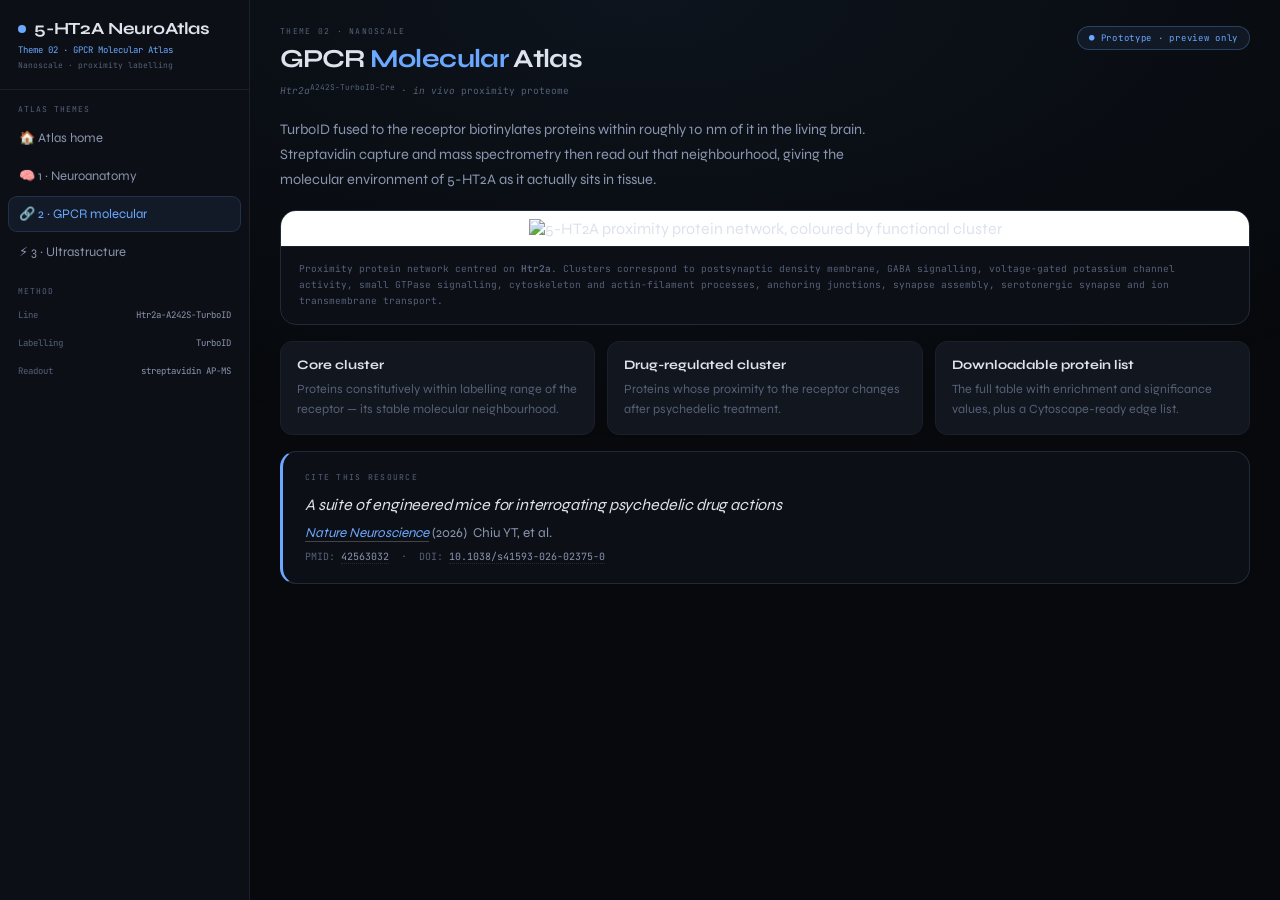
==== molecular.html @ 29891641 "Add files via upload" ====
<!DOCTYPE html>
<html lang="en">
<head>
<meta charset="UTF-8" />
<meta name="viewport" content="width=device-width,initial-scale=1.0" />
<title>GPCR Molecular Atlas — 5-HT2A NeuroAtlas</title>
<link href="https://fonts.googleapis.com/css2?family=Syne:wght@400;600;700;800&family=JetBrains+Mono:wght@300;400;500&display=swap" rel="stylesheet">
<link rel="stylesheet" href="assets/atlas.css">
<style>
:root{--accent:#6ba8ff;--accent-bg:rgba(107,168,255,.08);--accent-bdr:rgba(107,168,255,.28)}

.cite{background:var(--surf);border:1px solid var(--bdr2);border-radius:var(--r);
  padding:20px 22px;border-left:3px solid var(--accent,var(--gfp));margin-top:16px}
.cite-label{font-family:'JetBrains Mono',monospace;font-size:8px;letter-spacing:.16em;
  text-transform:uppercase;color:var(--txt3);margin-bottom:11px}
.cite-title{font-size:16px;font-style:italic;color:var(--txt);line-height:1.45;letter-spacing:-.01em}
.cite-ref{margin-top:9px;font-size:13.5px;color:var(--txt2)}
.cite-ref a{color:var(--accent,var(--gfp));border-bottom:1px solid rgba(255,255,255,.22)}
.cite-ids{margin-top:9px;font-family:'JetBrains Mono',monospace;font-size:10px;color:var(--txt3)}
.cite-ids a{color:var(--txt2);border-bottom:1px dotted var(--bdr2)}
.cite-ids a:hover{color:var(--accent,var(--gfp))}
.proto{display:inline-flex;align-items:center;gap:7px;padding:5px 11px;border-radius:999px;
  font-family:'JetBrains Mono',monospace;font-size:9px;letter-spacing:.08em;
  border:1px solid var(--accent-bdr);background:var(--accent-bg);color:var(--accent)}
.figwrap{background:var(--surf);border:1px solid var(--bdr2);border-radius:var(--r);overflow:hidden}
.figimg{background:#fff;display:flex;align-items:center;justify-content:center;padding:8px}
.figimg.dark{background:#000}
.figimg img{display:block;max-width:100%;height:auto}
.figcap{padding:14px 18px;border-top:1px solid var(--bdr);font-family:'JetBrains Mono',monospace;
  font-size:9.5px;color:var(--txt3);line-height:1.7}
.lede{font-size:14.5px;color:var(--txt2);line-height:1.7;max-width:70ch;margin:0 0 18px}
.willcarry{display:grid;grid-template-columns:repeat(auto-fit,minmax(220px,1fr));gap:12px;margin-top:16px}
.wc{background:var(--surf2);border:1px solid var(--bdr);border-radius:12px;padding:15px 16px}
.wc h4{margin:0 0 6px;font-size:13px;font-weight:700;color:var(--txt)}
.wc p{margin:0;font-size:12.5px;color:var(--txt3);line-height:1.6}

</style>
</head>
<body class="t-mol">
<div class="app">
  <aside class="sidebar">
    <div class="logo">
      <a class="brand" href="index.html"><span class="pulse" style="background:var(--mol)"></span>5-HT2A NeuroAtlas</a>
      <div class="subline" style="color:var(--mol)">Theme 02 · GPCR Molecular Atlas</div>
      <div class="monoline">Nanoscale · proximity labelling</div>
    </div>

    <div class="ssec">Atlas themes</div>
    <a class="sitem" href="index.html">🏠 Atlas home</a>
    <a class="sitem" href="neuroanatomy.html">🧠 1 · Neuroanatomy</a>
    <a class="sitem on" href="molecular.html">🔗 2 · GPCR molecular</a>
    <a class="sitem" href="ultrastructure.html">⚡ 3 · Ultrastructure</a>

    <div class="ssec">Method</div>
    <div class="sitem-info">Line <span>Htr2a-A242S-TurboID</span></div>
    <div class="sitem-info">Labelling <span>TurboID</span></div>
    <div class="sitem-info">Readout <span>streptavidin AP-MS</span></div>
    <div class="spacer"></div>
  </aside>

  <main class="main">
    <div class="topbar">
      <div>
        <div class="eyebrow">Theme 02 · Nanoscale</div>
        <div class="title">GPCR <em>Molecular</em> Atlas</div>
        <div class="subtitle"><i>Htr2a</i><sup>A242S-TurboID-Cre</sup> · <i>in vivo</i> proximity proteome</div>
      </div>
      <span class="proto">● Prototype · preview only</span>
    </div>

    <p class="lede">
      TurboID fused to the receptor biotinylates proteins within roughly 10&nbsp;nm of it in the
      living brain. Streptavidin capture and mass spectrometry then read out that neighbourhood,
      giving the molecular environment of 5-HT2A as it actually sits in tissue.
    </p>

    <div class="figwrap">
      <div class="figimg"><img src="assets/theme2-core-cluster.jpg"
        alt="5-HT2A proximity protein network, coloured by functional cluster"></div>
      <div class="figcap">
        Proximity protein network centred on <b>Htr2a</b>. Clusters correspond to postsynaptic
        density membrane, GABA signalling, voltage-gated potassium channel activity, small GTPase
        signalling, cytoskeleton and actin-filament processes, anchoring junctions, synapse assembly,
        serotonergic synapse and ion transmembrane transport.
      </div>
    </div>

    <div class="willcarry">
      <div class="wc"><h4>Core cluster</h4>
        <p>Proteins constitutively within labelling range of the receptor — its stable molecular
        neighbourhood.</p></div>
      <div class="wc"><h4>Drug-regulated cluster</h4>
        <p>Proteins whose proximity to the receptor changes after psychedelic treatment.</p></div>
      <div class="wc"><h4>Downloadable protein list</h4>
        <p>The full table with enrichment and significance values, plus a Cytoscape-ready edge list.</p></div>
    </div>

    <div class="cite">
      <div class="cite-label">Cite this resource</div>
      <div class="cite-title">A suite of engineered mice for interrogating psychedelic drug actions</div>
      <div class="cite-ref">
        <a href="https://doi.org/10.1038/s41593-026-02375-0" target="_blank" rel="noopener"><i>Nature Neuroscience</i></a>
        (2026) &nbsp;Chiu YT, et al.
      </div>
      <div class="cite-ids">
        PMID: <a href="https://pubmed.ncbi.nlm.nih.gov/42563032/" target="_blank" rel="noopener">42563032</a>
        &nbsp;·&nbsp;
        DOI: <a href="https://doi.org/10.1038/s41593-026-02375-0" target="_blank" rel="noopener">10.1038/s41593-026-02375-0</a>
      </div>
    </div>

  </main>
</div>
</body>
</html>
---- assets/atlas.css ----
/* =========================================================
   5-HT2A NeuroAtlas — shared design system
   Matches the per-line OpenSeadragon viewers (dark / Syne / mono)
   ========================================================= */

:root{
  --bg:#07090c; --surf:#0c0f15; --surf2:#12161e; --surf3:#171c26;
  --bdr:#1a1f2c; --bdr2:#222a3a;
  --txt:#dde2ec; --txt2:#8a95af; --txt3:#556178;

  --grn:#3ecf8e;        /* platform accent */
  --gfp:#39e55e;        /* theme 1 — neuroanatomy / fluorescence */
  --mol:#6ba8ff;        /* theme 2 — molecular / proteomics */
  --em:#c9a86a;         /* theme 3 — ultrastructure / EM */
  --warn:#bf4567;

  --r:16px;
}

*{box-sizing:border-box}
html,body{margin:0;padding:0;background:var(--bg);color:var(--txt);
  font-family:'Syne',system-ui,sans-serif;-webkit-font-smoothing:antialiased}
body::before{content:'';position:fixed;inset:0;pointer-events:none;z-index:0;
  background:radial-gradient(ellipse 80% 50% at 50% 0%,rgba(62,207,142,.06),transparent)}
body.t-mol::before{background:radial-gradient(ellipse 80% 50% at 50% 0%,rgba(107,168,255,.07),transparent)}
body.t-em::before{background:radial-gradient(ellipse 80% 50% at 50% 0%,rgba(201,168,106,.06),transparent)}
a{color:inherit;text-decoration:none}
.mono{font-family:'JetBrains Mono',ui-monospace,monospace}

/* ---------- app shell ---------- */
.app{position:relative;z-index:1;min-height:100vh;display:grid;grid-template-columns:250px minmax(0,1fr)}
.sidebar{background:var(--surf);border-right:1px solid var(--bdr);padding:18px 0;
  display:flex;flex-direction:column;min-height:100vh;position:sticky;top:0;max-height:100vh;overflow-y:auto}
.logo{padding:0 18px 18px;border-bottom:1px solid var(--bdr)}
.brand{display:flex;align-items:center;gap:8px;font-weight:700;font-size:17px;letter-spacing:-.01em}
.pulse{width:8px;height:8px;border-radius:50%;background:var(--grn);flex:0 0 auto;
  animation:pulse 2s ease-in-out infinite}
@keyframes pulse{0%,100%{opacity:1;transform:scale(1)}50%{opacity:.35;transform:scale(.55)}}
.subline{font-family:'JetBrains Mono',monospace;font-size:9px;color:var(--gfp);margin-top:5px}
.monoline{font-family:'JetBrains Mono',monospace;font-size:8px;color:var(--txt3);margin-top:3px;line-height:1.5}
.ssec{padding:14px 18px 6px;font-family:'JetBrains Mono',monospace;font-size:8px;
  letter-spacing:.12em;text-transform:uppercase;color:var(--txt3)}
.sitem{display:block;margin:0 8px 2px;padding:9px 10px;border-radius:9px;color:var(--txt2);
  cursor:pointer;font-size:13px;border:1px solid transparent;transition:.15s}
.sitem:hover{background:var(--surf2);color:var(--txt)}
.sitem.on{background:rgba(62,207,142,.08);color:var(--grn);border-color:rgba(62,207,142,.14)}
body.t-mol .sitem.on{background:rgba(107,168,255,.08);color:var(--mol);border-color:rgba(107,168,255,.16)}
body.t-em .sitem.on{background:rgba(201,168,106,.08);color:var(--em);border-color:rgba(201,168,106,.16)}
.sitem-info{margin:0 8px 2px;padding:7px 10px;font-family:'JetBrains Mono',monospace;font-size:9px;
  color:var(--txt3);display:flex;justify-content:space-between;gap:8px}
.sitem-info span{color:var(--txt2);text-align:right}
.spacer{flex:1}
.back-link{display:block;margin:14px 8px 4px;padding:9px 10px;border-radius:9px;text-align:center;
  font-family:'JetBrains Mono',monospace;font-size:10px;color:var(--txt3);
  border:1px solid var(--bdr2);transition:.15s}
.back-link:hover{color:var(--grn);border-color:rgba(62,207,142,.3)}

.main{padding:26px 30px 44px;min-width:0}

/* ---------- headers ---------- */
.topbar{display:flex;justify-content:space-between;gap:16px;align-items:flex-start;
  flex-wrap:wrap;margin-bottom:20px}
.title{font-size:26px;font-weight:700;letter-spacing:-.025em;line-height:1.15}
.title em{font-style:normal;color:var(--gfp)}
body.t-mol .title em{color:var(--mol)}
body.t-em .title em{color:var(--em)}
.subtitle{font-family:'JetBrains Mono',monospace;font-size:9.5px;color:var(--txt3);
  margin-top:7px;line-height:1.6;max-width:72ch}
.eyebrow{font-family:'JetBrains Mono',monospace;font-size:8px;letter-spacing:.16em;
  text-transform:uppercase;color:var(--txt3);margin-bottom:8px}

/* ---------- stats ---------- */
.stats{display:flex;gap:10px;flex-wrap:wrap;margin-bottom:20px}
.stat{background:var(--surf);border:1px solid var(--bdr);border-radius:12px;padding:12px 15px;min-width:108px}
.stat .n{font-size:20px;font-weight:700;line-height:1.1}
.stat .l{font-family:'JetBrains Mono',monospace;font-size:8px;color:var(--txt3);
  text-transform:uppercase;letter-spacing:.1em;margin-top:3px}

/* ---------- cards ---------- */
.card{background:var(--surf);border:1px solid var(--bdr2);border-radius:var(--r);overflow:hidden}
.cardhdr{padding:14px 18px;border-bottom:1px solid var(--bdr);display:flex;align-items:center;
  gap:12px;flex-wrap:wrap}
.cardtitle{font-size:14px;font-weight:700}
.cardsub{font-family:'JetBrains Mono',monospace;font-size:9px;color:var(--txt3);margin-top:3px}
.badge{margin-left:auto;background:rgba(62,207,142,.08);border:1px solid rgba(62,207,142,.15);
  color:var(--grn);font-family:'JetBrains Mono',monospace;font-size:9px;border-radius:6px;padding:4px 10px}
body.t-mol .badge{background:rgba(107,168,255,.08);border-color:rgba(107,168,255,.18);color:var(--mol)}
body.t-em .badge{background:rgba(201,168,106,.08);border-color:rgba(201,168,106,.18);color:var(--em)}
.panel{padding:16px 18px}

/* ---------- buttons ---------- */
.btn{display:inline-flex;align-items:center;gap:7px;background:var(--surf2);border:1px solid var(--bdr2);
  color:var(--txt2);border-radius:9px;padding:9px 13px;font-family:'JetBrains Mono',monospace;
  font-size:10px;cursor:pointer;transition:.15s;text-align:left}
.btn:hover{border-color:var(--grn);color:var(--grn)}
body.t-mol .btn:hover{border-color:var(--mol);color:var(--mol)}
body.t-em .btn:hover{border-color:var(--em);color:var(--em)}
.btn svg{width:13px;height:13px;flex:0 0 auto}
.btn.on{border-color:var(--mol);color:var(--mol);background:rgba(107,168,255,.08)}

/* ---------- key/value ---------- */
.kv{display:grid;grid-template-columns:120px 1fr;gap:8px 10px;
  font-family:'JetBrains Mono',monospace;font-size:10px;line-height:1.7}
.kv .k{color:var(--txt3)}
.kv .v{color:var(--txt)}

.note{margin-top:14px;background:rgba(62,207,142,.04);border:1px solid rgba(62,207,142,.12);
  border-radius:10px;padding:12px 13px;font-family:'JetBrains Mono',monospace;
  font-size:9px;line-height:1.75;color:var(--txt2)}
body.t-mol .note{background:rgba(107,168,255,.04);border-color:rgba(107,168,255,.13)}
body.t-em .note{background:rgba(201,168,106,.04);border-color:rgba(201,168,106,.13)}
.note b{color:var(--txt)}

.tiny{font-family:'JetBrains Mono',monospace;font-size:9px;color:var(--txt3);line-height:1.6}
.hide{display:none !important}

/* ---------- toast ---------- */
.toast{position:fixed;right:18px;bottom:18px;background:var(--surf);border:1px solid var(--grn);
  border-radius:9px;padding:10px 14px;font-family:'JetBrains Mono',monospace;font-size:10px;
  color:var(--grn);display:none;z-index:999}

/* ---------- responsive ---------- */
@media (max-width:980px){
  .app{grid-template-columns:1fr}
  .sidebar{position:static;max-height:none;min-height:0;border-right:none;
    border-bottom:1px solid var(--bdr)}
  .sidebar .spacer{display:none}
  .main{padding:18px 16px 36px}
  .title{font-size:21px}
}
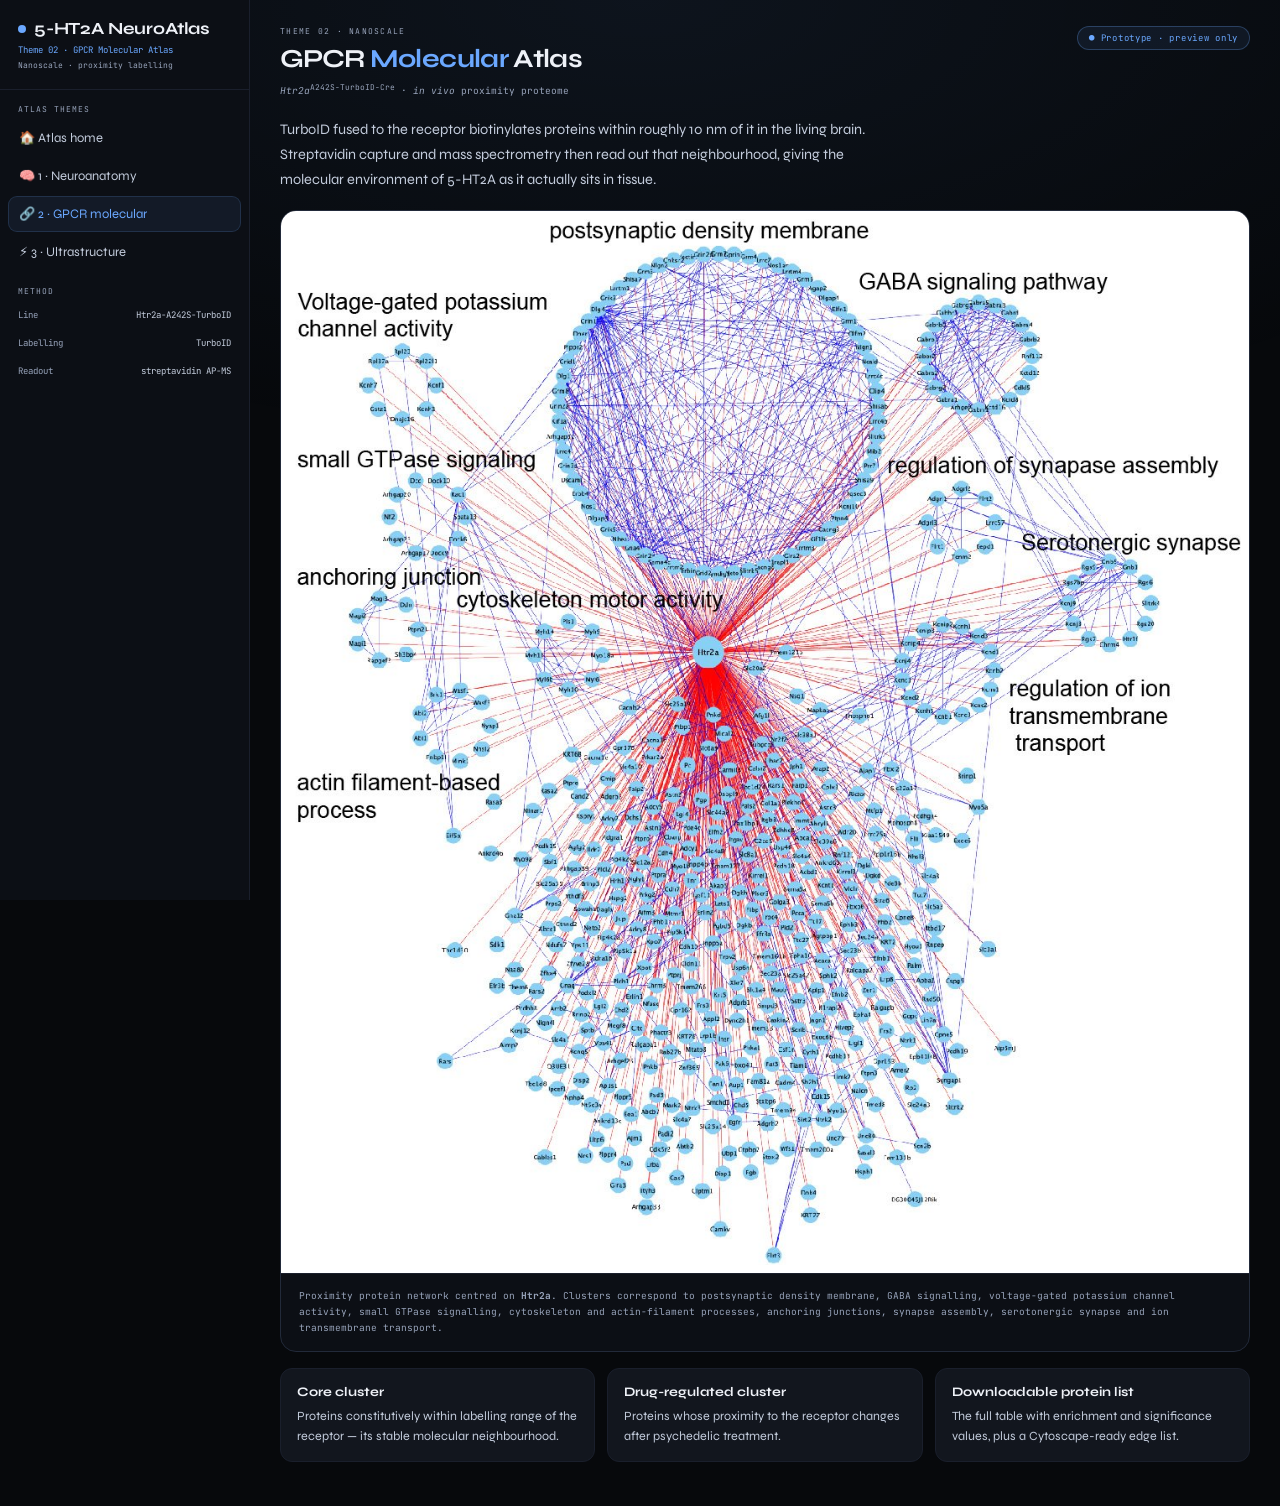
==== commit 947d079d: "Add files via upload" ====
--- a/molecular.html
+++ b/molecular.html
@@ -9,16 +9,6 @@
 <style>
 :root{--accent:#6ba8ff;--accent-bg:rgba(107,168,255,.08);--accent-bdr:rgba(107,168,255,.28)}
 
-.cite{background:var(--surf);border:1px solid var(--bdr2);border-radius:var(--r);
-  padding:20px 22px;border-left:3px solid var(--accent,var(--gfp));margin-top:16px}
-.cite-label{font-family:'JetBrains Mono',monospace;font-size:8px;letter-spacing:.16em;
-  text-transform:uppercase;color:var(--txt3);margin-bottom:11px}
-.cite-title{font-size:16px;font-style:italic;color:var(--txt);line-height:1.45;letter-spacing:-.01em}
-.cite-ref{margin-top:9px;font-size:13.5px;color:var(--txt2)}
-.cite-ref a{color:var(--accent,var(--gfp));border-bottom:1px solid rgba(255,255,255,.22)}
-.cite-ids{margin-top:9px;font-family:'JetBrains Mono',monospace;font-size:10px;color:var(--txt3)}
-.cite-ids a{color:var(--txt2);border-bottom:1px dotted var(--bdr2)}
-.cite-ids a:hover{color:var(--accent,var(--gfp))}
 .proto{display:inline-flex;align-items:center;gap:7px;padding:5px 11px;border-radius:999px;
   font-family:'JetBrains Mono',monospace;font-size:9px;letter-spacing:.08em;
   border:1px solid var(--accent-bdr);background:var(--accent-bg);color:var(--accent)}
@@ -32,7 +22,7 @@
 .willcarry{display:grid;grid-template-columns:repeat(auto-fit,minmax(220px,1fr));gap:12px;margin-top:16px}
 .wc{background:var(--surf2);border:1px solid var(--bdr);border-radius:12px;padding:15px 16px}
 .wc h4{margin:0 0 6px;font-size:13px;font-weight:700;color:var(--txt)}
-.wc p{margin:0;font-size:12.5px;color:var(--txt3);line-height:1.6}
+.wc p{margin:0;font-size:12.5px;color:var(--txt2);line-height:1.6}
 
 </style>
 </head>
@@ -95,20 +85,6 @@
         <p>The full table with enrichment and significance values, plus a Cytoscape-ready edge list.</p></div>
     </div>
 
-    <div class="cite">
-      <div class="cite-label">Cite this resource</div>
-      <div class="cite-title">A suite of engineered mice for interrogating psychedelic drug actions</div>
-      <div class="cite-ref">
-        <a href="https://doi.org/10.1038/s41593-026-02375-0" target="_blank" rel="noopener"><i>Nature Neuroscience</i></a>
-        (2026) &nbsp;Chiu YT, et al.
-      </div>
-      <div class="cite-ids">
-        PMID: <a href="https://pubmed.ncbi.nlm.nih.gov/42563032/" target="_blank" rel="noopener">42563032</a>
-        &nbsp;·&nbsp;
-        DOI: <a href="https://doi.org/10.1038/s41593-026-02375-0" target="_blank" rel="noopener">10.1038/s41593-026-02375-0</a>
-      </div>
-    </div>
-
   </main>
 </div>
 </body>
--- a/assets/atlas.css
+++ b/assets/atlas.css
@@ -6,7 +6,8 @@
 :root{
   --bg:#07090c; --surf:#0c0f15; --surf2:#12161e; --surf3:#171c26;
   --bdr:#1a1f2c; --bdr2:#222a3a;
-  --txt:#dde2ec; --txt2:#8a95af; --txt3:#556178;
+  /* text tiers — raised for legibility on the dark ground */
+  --txt:#eef1f7; --txt2:#c3ccdc; --txt3:#97a3ba;
 
   --grn:#3ecf8e;        /* platform accent */
   --gfp:#39e55e;        /* theme 1 — neuroanatomy / fluorescence */
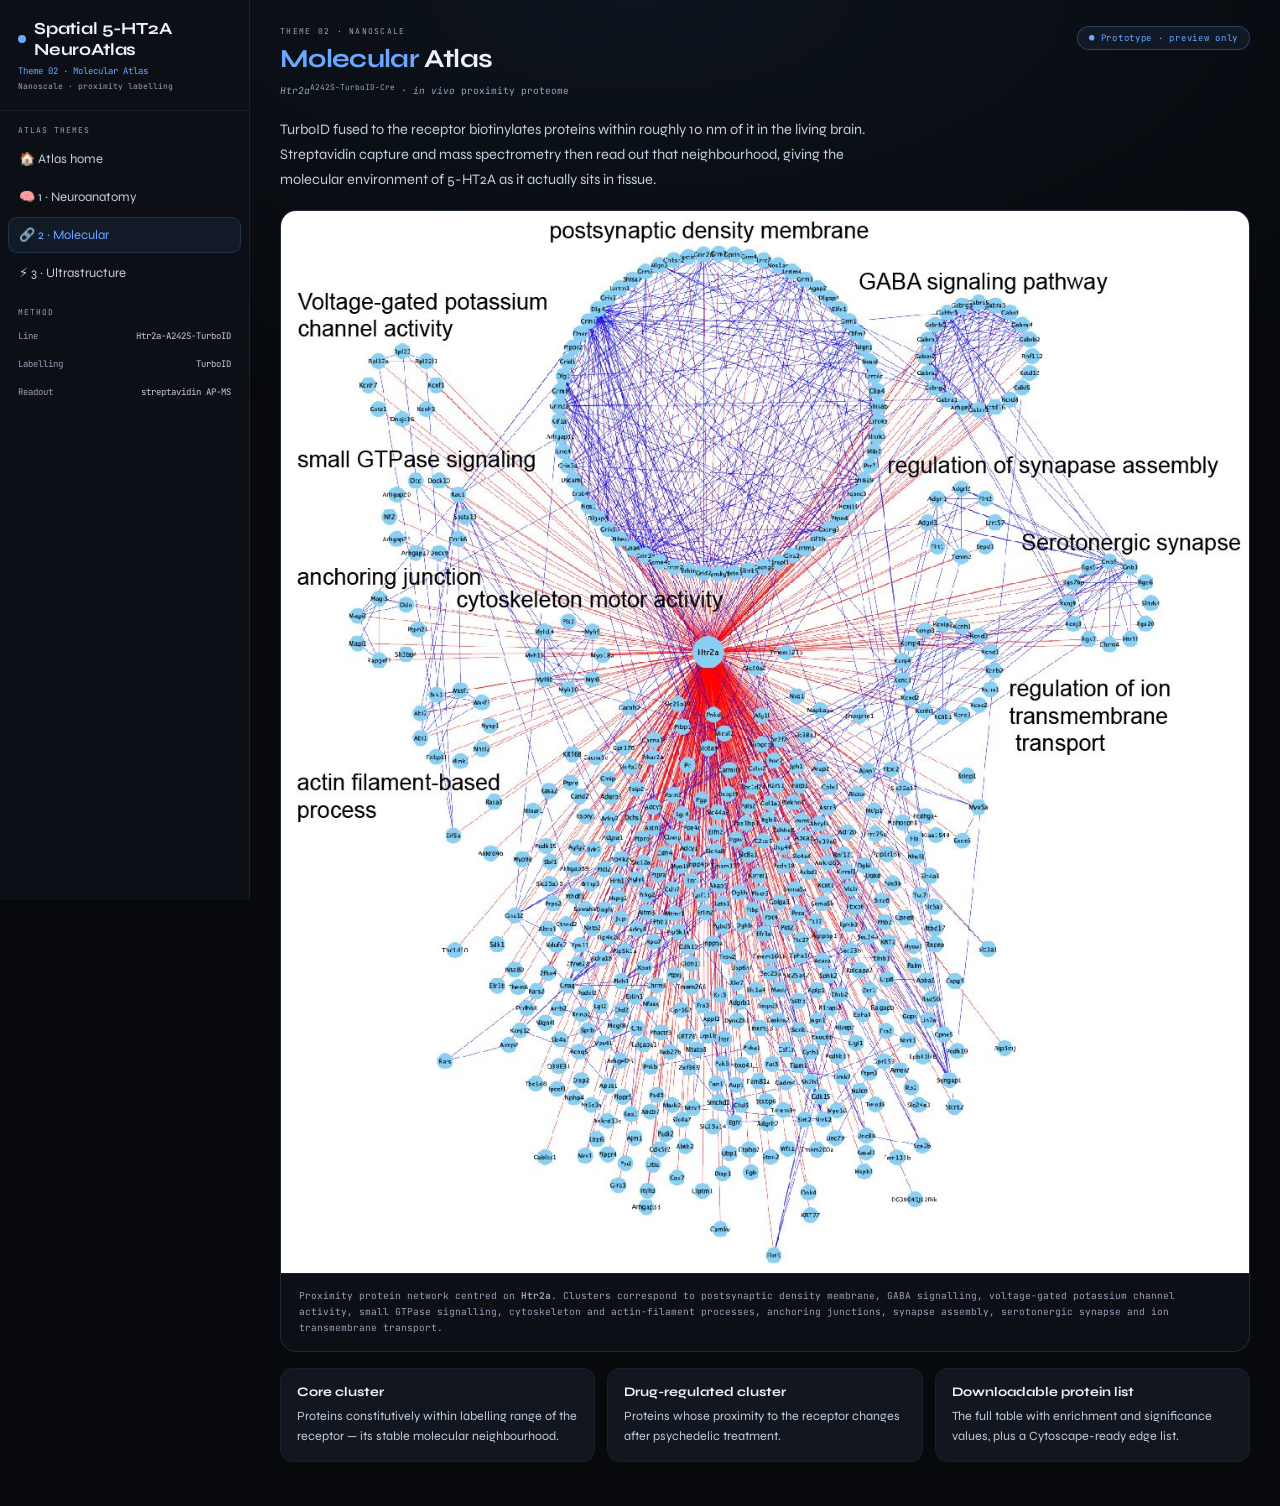
==== commit b3d54f31: "Add files via upload" ====
--- a/molecular.html
+++ b/molecular.html
@@ -3,7 +3,7 @@
 <head>
 <meta charset="UTF-8" />
 <meta name="viewport" content="width=device-width,initial-scale=1.0" />
-<title>GPCR Molecular Atlas — 5-HT2A NeuroAtlas</title>
+<title>Molecular Atlas — 5-HT2A NeuroAtlas</title>
 <link href="https://fonts.googleapis.com/css2?family=Syne:wght@400;600;700;800&family=JetBrains+Mono:wght@300;400;500&display=swap" rel="stylesheet">
 <link rel="stylesheet" href="assets/atlas.css">
 <style>
@@ -30,15 +30,15 @@
 <div class="app">
   <aside class="sidebar">
     <div class="logo">
-      <a class="brand" href="index.html"><span class="pulse" style="background:var(--mol)"></span>5-HT2A NeuroAtlas</a>
-      <div class="subline" style="color:var(--mol)">Theme 02 · GPCR Molecular Atlas</div>
+      <a class="brand" href="index.html"><span class="pulse" style="background:var(--mol)"></span>Spatial 5-HT2A NeuroAtlas</a>
+      <div class="subline" style="color:var(--mol)">Theme 02 · Molecular Atlas</div>
       <div class="monoline">Nanoscale · proximity labelling</div>
     </div>
 
     <div class="ssec">Atlas themes</div>
     <a class="sitem" href="index.html">🏠 Atlas home</a>
     <a class="sitem" href="neuroanatomy.html">🧠 1 · Neuroanatomy</a>
-    <a class="sitem on" href="molecular.html">🔗 2 · GPCR molecular</a>
+    <a class="sitem on" href="molecular.html">🔗 2 · Molecular</a>
     <a class="sitem" href="ultrastructure.html">⚡ 3 · Ultrastructure</a>
 
     <div class="ssec">Method</div>
@@ -52,7 +52,7 @@
     <div class="topbar">
       <div>
         <div class="eyebrow">Theme 02 · Nanoscale</div>
-        <div class="title">GPCR <em>Molecular</em> Atlas</div>
+        <div class="title"><em>Molecular</em> Atlas</div>
         <div class="subtitle"><i>Htr2a</i><sup>A242S-TurboID-Cre</sup> · <i>in vivo</i> proximity proteome</div>
       </div>
       <span class="proto">● Prototype · preview only</span>
